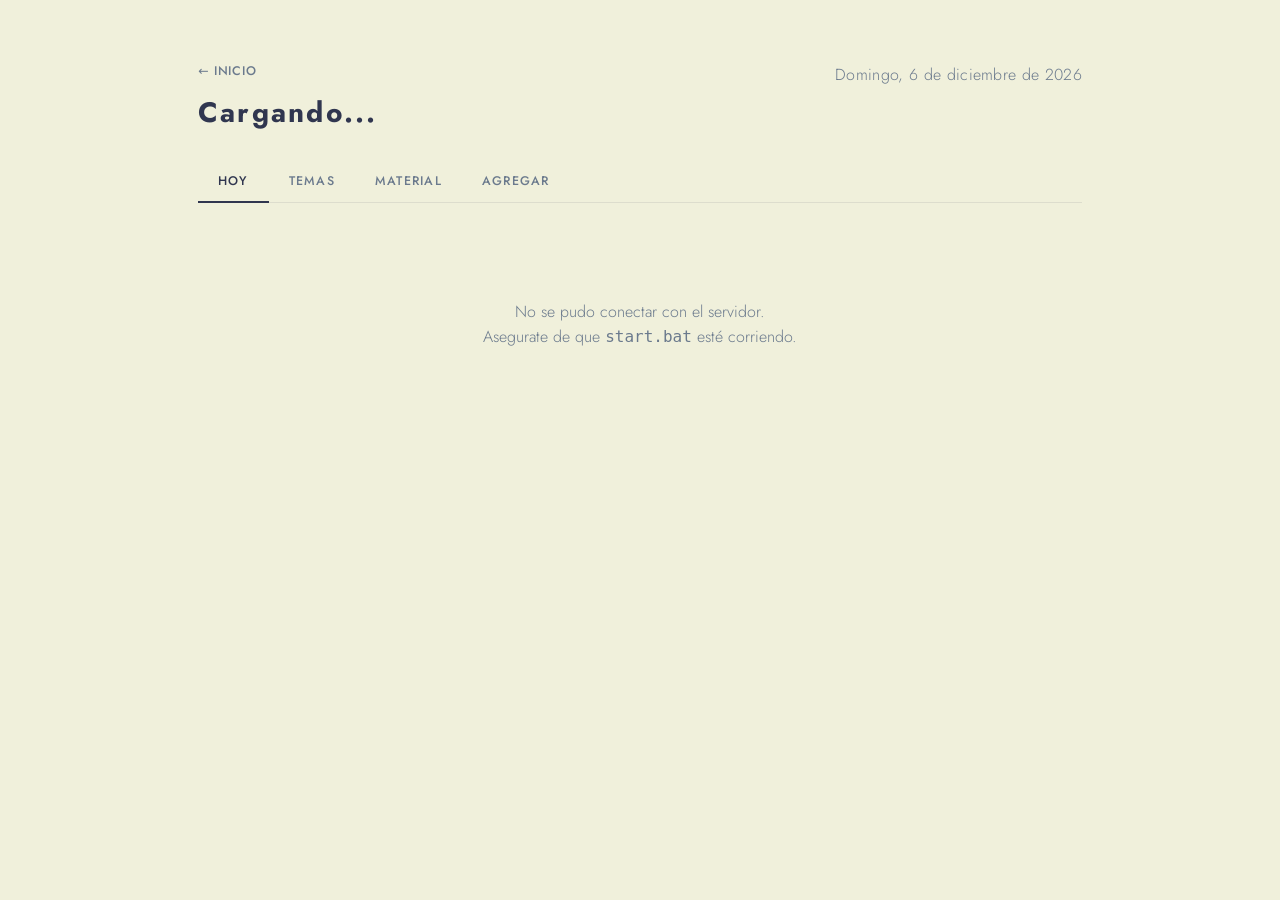
==== dashboard.html @ df81c398 "StudyES inicial" ====
<!DOCTYPE html>
<html lang="es">
<head>
  <meta charset="UTF-8">
  <meta name="viewport" content="width=device-width, initial-scale=1.0">
  <title>Dashboard — StudyES</title>
  <link rel="preconnect" href="https://fonts.googleapis.com">
  <link rel="preconnect" href="https://fonts.gstatic.com" crossorigin>
  <link href="https://fonts.googleapis.com/css2?family=Jost:wght@300;400;500;600;700&display=swap" rel="stylesheet">
  <link rel="stylesheet" href="assets/css/global.css">
  <link rel="stylesheet" href="assets/css/components.css">
</head>
<body>
  <div class="page">
    <header class="dash-header">
      <div class="dash-header-top">
        <a href="index.html" class="back-link">← INICIO</a>
        <p class="site-date" id="dash-fecha"></p>
      </div>
      <h1 class="dash-title" id="dash-titulo">Cargando...</h1>
    </header>

    <nav class="tabs-nav" id="tabs-nav" role="tablist">
      <button class="tab-btn active" data-tab="hoy"      role="tab">HOY</button>
      <button class="tab-btn"        data-tab="temas"    role="tab">TEMAS</button>
      <button class="tab-btn"        data-tab="material" role="tab">MATERIAL</button>
      <button class="tab-btn"        data-tab="agregar"  role="tab">AGREGAR</button>
    </nav>

    <div id="panel-hoy"      class="tab-panel active"></div>
    <div id="panel-temas"    class="tab-panel"></div>
    <div id="panel-material" class="tab-panel"><p class="material-loading">Cargando archivos...</p></div>
    <div id="panel-agregar"  class="tab-panel"></div>
  </div>

  <script src="scripts/storage.js"></script>
  <script src="scripts/srs.js"></script>
  <script src="scripts/plan.js"></script>
  <script>
    // ── Estado global ───────────────────────────────────────────────
    const params     = new URLSearchParams(window.location.search);
    const materiaId  = params.get('materia') || 'micro2';
    let   materia    = null;
    let   cards      = [];
    let   materialCargado = false;
    // ── Estado guías ────────────────────────────────────────────────
    let   guiasData       = null;
    let   openGuias       = new Set();
    let   formAbiertoGuia = null;

    // ── Helpers ─────────────────────────────────────────────────────
    function hexToRgba(hex, alpha) {
      const r = parseInt(hex.slice(1, 3), 16);
      const g = parseInt(hex.slice(3, 5), 16);
      const b = parseInt(hex.slice(5, 7), 16);
      return `rgba(${r},${g},${b},${alpha})`;
    }

    function truncar(str, max) {
      return str.length > max ? str.slice(0, max - 1) + '…' : str;
    }

    // ── Tabs ────────────────────────────────────────────────────────
    function initTabs() {
      document.querySelectorAll('.tab-btn').forEach(btn => {
        btn.addEventListener('click', () => {
          document.querySelectorAll('.tab-btn').forEach(b => b.classList.remove('active'));
          document.querySelectorAll('.tab-panel').forEach(p => p.classList.remove('active'));
          btn.classList.add('active');
          document.getElementById(`panel-${btn.dataset.tab}`).classList.add('active');

          if (btn.dataset.tab === 'material' && !materialCargado) {
            materialCargado = true;
            renderMaterial();
          }
        });
      });
    }

    // ── Tab HOY ─────────────────────────────────────────────────────
    function renderHoy() {
      const due = Plan.seleccionarHoy(cards);

      if (due.length === 0) {
        document.getElementById('panel-hoy').innerHTML =
          `<p class="hoy-empty">Estás al día ✓ — volvé mañana</p>`;
        return;
      }

      const items = due.map(c => {
        const srs = c.srs || {};
        let estadoClass, estadoLabel;
        if (srs.repetitions > 0) {
          estadoClass = 'estado-repasar'; estadoLabel = 'Repasar';
        } else if (srs.next_review && srs.next_review !== 0) {
          estadoClass = 'estado-debil';   estadoLabel = 'Débil';
        } else {
          estadoClass = 'estado-nueva';   estadoLabel = 'Nueva';
        }
        return `
          <li class="hoy-item">
            <span class="hoy-item-tema">${c.tema || 'Sin tema'}</span>
            <span class="hoy-item-frente">${truncar(c.frente, 60)}</span>
            <span class="hoy-item-estado ${estadoClass}">${estadoLabel}</span>
          </li>`;
      }).join('');

      document.getElementById('panel-hoy').innerHTML = `
        <div class="hoy-header">
          <span class="hoy-count">${due.length} card${due.length !== 1 ? 's' : ''} para repasar hoy</span>
          <a href="flashcards.html?materia=${materiaId}" class="btn-iniciar">INICIAR SESIÓN</a>
        </div>
        <ul class="hoy-list">${items}</ul>`;
    }

    // ── Tab TEMAS ────────────────────────────────────────────────────
    const SVG_ESTADO = {
      sinPracticar: `<svg width="16" height="16" viewBox="0 0 16 16" fill="none" xmlns="http://www.w3.org/2000/svg"><circle cx="8" cy="8" r="6.5" stroke="#ACBAC4" stroke-width="2"/></svg>`,
      debil:        `<svg width="16" height="16" viewBox="0 0 16 16" fill="none" xmlns="http://www.w3.org/2000/svg"><path d="M8 2L14.5 14H1.5Z" fill="#B85C38"/><line x1="8" y1="6.5" x2="8" y2="10" stroke="white" stroke-width="1.5" stroke-linecap="round"/><circle cx="8" cy="12" r="0.85" fill="white"/></svg>`,
      progreso:     `<svg width="16" height="16" viewBox="0 0 16 16" fill="none" xmlns="http://www.w3.org/2000/svg"><circle cx="8" cy="8" r="7.5" stroke="#8B7355" stroke-width="1"/><path d="M8 0.5A7.5 7.5 0 0 0 8 15.5Z" fill="#8B7355"/></svg>`,
      dominado:     `<svg width="16" height="16" viewBox="0 0 16 16" fill="none" xmlns="http://www.w3.org/2000/svg"><circle cx="8" cy="8" r="8" fill="#5C7A5E"/><path d="M4.5 8.5L7 11L11.5 5.5" stroke="white" stroke-width="1.8" stroke-linecap="round" stroke-linejoin="round"/></svg>`,
    };

    function temaEstado(tCards) {
      const sinPracticar = tCards.every(c => !(c.srs?.repetitions) && (!c.srs?.next_review || c.srs.next_review === 0));
      if (sinPracticar)
        return { icono: SVG_ESTADO.sinPracticar, label: 'Sin practicar', color: '#9EA8B8' };

      const hayDebil = tCards.some(c => !(c.srs?.repetitions) && c.srs?.next_review && c.srs.next_review !== 0);
      if (hayDebil)
        return { icono: SVG_ESTADO.debil, label: 'Débil', color: '#C0604A' };

      const hayProgreso = tCards.some(c => (c.srs?.repetitions || 0) >= 1 && (c.srs?.repetitions || 0) < 3);
      if (hayProgreso)
        return { icono: SVG_ESTADO.progreso, label: 'En progreso', color: '#C9A84C' };

      return { icono: SVG_ESTADO.dominado, label: 'Dominado', color: '#5C7A5E' };
    }

    function renderTemas() {
      const mapa = {};
      cards.forEach(c => {
        const t = c.tema || 'Sin tema';
        if (!mapa[t]) mapa[t] = [];
        mapa[t].push(c);
      });

      if (Object.keys(mapa).length === 0) {
        document.getElementById('panel-temas').innerHTML =
          `<p class="empty-state">Todavía no hay tarjetas cargadas.</p>`;
        return;
      }

      const items = Object.entries(mapa).map(([tema, tCards]) => {
        const { icono, label, color } = temaEstado(tCards);
        const bg = hexToRgba(color, 0.10);
        return `
          <li class="tema-item">
            <span class="tema-icono">${icono}</span>
            <span class="tema-nombre">${tema}</span>
            <span class="tema-total">${tCards.length} card${tCards.length !== 1 ? 's' : ''}</span>
            <span class="tema-estado-badge" style="color:${color};background:${bg}">${label}</span>
          </li>`;
      }).join('');

      document.getElementById('panel-temas').innerHTML =
        `<ul class="temas-list">${items}</ul>`;
    }

    // ── Tab MATERIAL ─────────────────────────────────────────────────
    const SUBCARPETA_LABELS = {
      'Teoria':        'Teoría',
      'Ejercicios':    'Ejercicios',
      'Resumenes':     'Resúmenes',
      'Examenes':      'Exámenes',
      'Presentaciones':'Presentaciones',
      'Mapas_Mentales':'Mapas Mentales',
    };

    function tipoTag(tipo) {
      const t = tipo.toLowerCase();
      if (t === 'pdf')                       return `<span class="mat-emoji">📄</span>`;
      if (t === 'docx' || t === 'doc')       return `<span class="mat-emoji">📝</span>`;
      if (t === 'pptx' || t === 'ppt')       return `<span class="mat-emoji">📊</span>`;
      if (t === 'html')                      return `<span class="mat-emoji">🗺</span>`;
      if (t === 'xlsx' || t === 'xls')       return `<span class="mat-emoji">📊</span>`;
      return `<span class="mat-emoji">📎</span>`;
    }

    function grupoHTML(titulo, archivos) {
      const items = archivos.map(f => `
        <li class="material-item">
          ${tipoTag(f.tipo)}
          <span class="mat-nombre" title="${f.nombre}">${f.nombre}</span>
          <a href="${f.url}" target="_blank" rel="noopener" class="btn-abrir">ABRIR</a>
        </li>`).join('');
      return `
        <div class="material-grupo">
          <h3 class="material-grupo-titulo">${titulo}</h3>
          <ul class="material-list">${items}</ul>
        </div>`;
    }

    async function renderMaterial() {
      const panel = document.getElementById('panel-material');
      try {
        const res  = await fetch(`/api/material/${encodeURIComponent(materia.carpeta_material)}`);
        const data = await res.json();

        const hayGrupos = Object.keys(data.grupos || {}).length > 0;
        const haySueltos = (data.sin_subcarpeta || []).length > 0;

        if (!hayGrupos && !haySueltos) {
          panel.innerHTML = `<p class="material-empty">Todavía no hay archivos en esta carpeta.</p>`;
          return;
        }

        let html = '';
        for (const [sub, archivos] of Object.entries(data.grupos || {})) {
          html += grupoHTML(SUBCARPETA_LABELS[sub] || sub, archivos);
        }
        if (haySueltos) {
          html += grupoHTML('Otros', data.sin_subcarpeta);
        }
        panel.innerHTML = html;
      } catch (err) {
        panel.innerHTML = `<p class="material-empty">No se pudo cargar el material.<br>
          Verificá que el servidor esté corriendo.</p>`;
      }
    }

    // ── Tab AGREGAR ──────────────────────────────────────────────────
    function renderAgregar() {
      document.getElementById('panel-agregar').innerHTML = `
        <div class="agregar-form">
          <form id="form-agregar" novalidate autocomplete="off">
            <div class="form-group">
              <label class="form-label" for="f-tema">Tema</label>
              <input class="form-input" type="text" id="f-tema"
                placeholder="ej. Teoría de Juegos">
            </div>
            <div class="form-group">
              <label class="form-label" for="f-frente">
                Frente <span class="form-req">*</span>
              </label>
              <textarea class="form-textarea" id="f-frente" rows="3"
                placeholder="Pregunta o concepto a recordar"></textarea>
            </div>
            <div class="form-group">
              <label class="form-label" for="f-dorso">
                Dorso <span class="form-req">*</span>
              </label>
              <textarea class="form-textarea" id="f-dorso" rows="3"
                placeholder="Respuesta o explicación"></textarea>
            </div>
            <div class="form-group">
              <label class="form-label" for="f-tags">Tags</label>
              <input class="form-input" type="text" id="f-tags"
                placeholder="ej. parcial, teoria, importante">
              <p class="form-hint">Separados por coma — opcional</p>
            </div>
            <button class="btn-agregar" type="submit">AGREGAR CARD</button>
            <p class="form-feedback" id="form-feedback"></p>
          </form>
        </div>`;

      document.getElementById('form-agregar').addEventListener('submit', async (e) => {
        e.preventDefault();
        const frente   = document.getElementById('f-frente').value.trim();
        const dorso    = document.getElementById('f-dorso').value.trim();
        const tema     = document.getElementById('f-tema').value.trim();
        const tagsRaw  = document.getElementById('f-tags').value.trim();
        const feedback = document.getElementById('form-feedback');

        if (!frente || !dorso) {
          feedback.textContent = 'El frente y el dorso son obligatorios.';
          feedback.className   = 'form-feedback error';
          return;
        }

        const tags    = tagsRaw ? tagsRaw.split(',').map(t => t.trim()).filter(Boolean) : [];
        const newCard = {
          id:      `${materiaId}_${Date.now()}`,
          tema,
          frente,
          reverso: dorso,
          tags,
          srs: {
            easiness_factor: 2.5,
            interval:        1,
            repetitions:     0,
            next_review:     0,
          },
        };

        try {
          const updated = [...cards, newCard];
          await Storage.save(`flashcards/${materiaId}.json`, updated);
          cards = updated;

          feedback.textContent = '✓ Card agregada. Aparecerá en tu sesión de hoy.';
          feedback.className   = 'form-feedback';
          e.target.reset();

          // refrescar tab HOY si está activo
          if (document.querySelector('.tab-btn[data-tab="hoy"]').classList.contains('active')) {
            renderHoy();
          }
        } catch (err) {
          feedback.textContent = 'Error al guardar. Verificá que el servidor esté corriendo.';
          feedback.className   = 'form-feedback error';
        }
      });
    }

    // ── Tab GUÍA PRÁCTICA ────────────────────────────────────────────
    async function cargarGuias() {
      try {
        guiasData = await Storage.load(`guias/${materiaId}.json`);
      } catch (_) {
        guiasData = { guias: [] };
      }
    }

    function insertarTabGuias() {
      // insertar botón entre TEMAS y MATERIAL
      const temasBtn = document.querySelector('.tab-btn[data-tab="temas"]');
      const btn = document.createElement('button');
      btn.className = 'tab-btn';
      btn.dataset.tab = 'guias';
      btn.setAttribute('role', 'tab');
      btn.textContent = 'GUÍA PRÁCTICA';
      temasBtn.insertAdjacentElement('afterend', btn);
      // insertar panel después de panel-temas
      const temasPanel = document.getElementById('panel-temas');
      const panel = document.createElement('div');
      panel.id = 'panel-guias';
      panel.className = 'tab-panel';
      temasPanel.insertAdjacentElement('afterend', panel);
    }

    function renderGuias() {
      const panel = document.getElementById('panel-guias');
      if (!panel || !guiasData) return;
      panel.innerHTML = guiasData.guias.map(g => renderGuia(g)).join('');
    }

    function renderGuia(g) {
      const total  = g.ejercicios.length;
      const hechos = g.ejercicios.filter(e => e.hecho).length;
      const pct    = total > 0 ? Math.round((hechos / total) * 100) : 0;
      const isOpen = openGuias.has(g.id);

      const listaHTML = total > 0
        ? `<ul class="ejercicios-list">${g.ejercicios.map(e => renderEjercicio(g.id, e)).join('')}</ul>`
        : `<p class="ejercicios-empty">Sin ejercicios críticos agregados.</p>`;

      const addHTML = formAbiertoGuia === g.id
        ? `<div class="form-agregar-ej">
             <input class="form-input" type="text" id="nuevo-nombre-${g.id}" placeholder="Nombre del ejercicio">
             <input class="form-input" type="text" id="nuevo-nota-${g.id}" placeholder="Nota (opcional)" style="margin-top:0.4rem">
             <div style="display:flex;gap:0.5rem;margin-top:0.6rem">
               <button class="btn-agregar" style="font-size:0.72rem;padding:0.4rem 1rem"
                       onclick="guardarNuevoEjercicio('${g.id}')">GUARDAR</button>
               <button class="btn-cancel-ej" onclick="cancelarAgregar('${g.id}')">CANCELAR</button>
             </div>
           </div>`
        : `<button class="btn-agregar-ej" onclick="mostrarFormAgregar('${g.id}')">+ Agregar ejercicio crítico</button>`;

      return `
        <div class="guia-item">
          <div class="guia-header" onclick="toggleGuia('${g.id}')">
            <div class="guia-header-left">
              <span class="guia-chevron ${isOpen ? 'open' : ''}">▶</span>
              <span class="guia-nombre">${g.nombre.toUpperCase()}</span>
            </div>
            <span class="guia-counter">${hechos}/${total}</span>
          </div>
          <div class="guia-progress-bar">
            <div class="guia-progress-fill" style="width:${pct}%"></div>
          </div>
          <div class="guia-body" style="display:${isOpen ? 'block' : 'none'}">
            ${listaHTML}
            ${addHTML}
          </div>
        </div>`;
    }

    function renderEjercicio(guiaId, ej) {
      const doneClass = ej.hecho ? 'done' : '';
      const notaHTML  = ej.nota
        ? `<span class="ejercicio-nota" onclick="editarNota('${guiaId}','${ej.id}',this)">${ej.nota}</span>`
        : `<span class="ejercicio-nota placeholder" onclick="editarNota('${guiaId}','${ej.id}',this)">Agregar nota...</span>`;
      return `
        <li class="ejercicio-item" id="ej-${ej.id}">
          <input type="checkbox" class="ejercicio-check" ${ej.hecho ? 'checked' : ''}
                 onchange="toggleEjercicio('${guiaId}','${ej.id}',this.checked)">
          <span class="ejercicio-nombre ${doneClass}">${ej.nombre}</span>
          ${notaHTML}
          <button class="btn-eliminar-ej" onclick="eliminarEjercicio('${guiaId}','${ej.id}')">×</button>
        </li>`;
    }

    // ── Acciones sobre guías ─────────────────────────────────────────
    function toggleGuia(guiaId) {
      if (openGuias.has(guiaId)) openGuias.delete(guiaId);
      else                       openGuias.add(guiaId);
      renderGuias();
      if (formAbiertoGuia === guiaId && !openGuias.has(guiaId)) {
        formAbiertoGuia = null;
      }
      // re-focus the add-form input if was open
      if (formAbiertoGuia === guiaId) {
        setTimeout(() => document.getElementById(`nuevo-nombre-${guiaId}`)?.focus(), 0);
      }
    }

    function toggleEjercicio(guiaId, ejId, checked) {
      const guia = guiasData.guias.find(g => g.id === guiaId);
      const ej   = guia?.ejercicios.find(e => e.id === ejId);
      if (!ej) return;
      ej.hecho = checked;
      Storage.save(`guias/${materiaId}.json`, guiasData).catch(console.error);
      renderGuias();
    }

    function eliminarEjercicio(guiaId, ejId) {
      const guia = guiasData.guias.find(g => g.id === guiaId);
      if (!guia) return;
      guia.ejercicios = guia.ejercicios.filter(e => e.id !== ejId);
      Storage.save(`guias/${materiaId}.json`, guiasData).catch(console.error);
      renderGuias();
    }

    function editarNota(guiaId, ejId, el) {
      const current = el.classList.contains('placeholder') ? '' : el.textContent;
      const input   = document.createElement('input');
      input.type        = 'text';
      input.value       = current;
      input.className   = 'ejercicio-nota-input';
      input.placeholder = 'Agregar nota...';
      el.replaceWith(input);
      input.focus();

      function guardar() {
        const guia = guiasData.guias.find(g => g.id === guiaId);
        const ej   = guia?.ejercicios.find(e => e.id === ejId);
        if (ej) ej.nota = input.value.trim();
        Storage.save(`guias/${materiaId}.json`, guiasData).catch(console.error);
        renderGuias();
      }
      input.addEventListener('blur', guardar);
      input.addEventListener('keydown', e => {
        if (e.key === 'Enter')  input.blur();
        if (e.key === 'Escape') renderGuias();
      });
    }

    function mostrarFormAgregar(guiaId) {
      formAbiertoGuia = guiaId;
      if (!openGuias.has(guiaId)) openGuias.add(guiaId);
      renderGuias();
      setTimeout(() => document.getElementById(`nuevo-nombre-${guiaId}`)?.focus(), 0);
    }

    function cancelarAgregar(guiaId) {
      formAbiertoGuia = null;
      renderGuias();
    }

    function guardarNuevoEjercicio(guiaId) {
      const nombreInput = document.getElementById(`nuevo-nombre-${guiaId}`);
      const notaInput   = document.getElementById(`nuevo-nota-${guiaId}`);
      const nombre = nombreInput?.value.trim();
      if (!nombre) { nombreInput?.focus(); return; }

      const guia = guiasData.guias.find(g => g.id === guiaId);
      if (!guia) return;

      guia.ejercicios.push({
        id:     `${guiaId}_${Date.now()}`,
        nombre,
        hecho:  false,
        nota:   notaInput?.value.trim() || '',
      });

      formAbiertoGuia = null;
      Storage.save(`guias/${materiaId}.json`, guiasData).catch(console.error);
      renderGuias();
    }

    // ── Init ─────────────────────────────────────────────────────────
    async function init() {
      // fecha
      const fechaStr = new Date().toLocaleDateString('es-AR', {
        weekday: 'long', day: 'numeric', month: 'long', year: 'numeric',
      });
      document.getElementById('dash-fecha').textContent =
        fechaStr.charAt(0).toUpperCase() + fechaStr.slice(1);

      try {
        const { materias } = await Storage.load('materias.json');
        materia = materias.find(m => m.id === materiaId);

        if (!materia) {
          document.body.innerHTML =
            `<p style="padding:2rem;font-family:Jost,sans-serif;color:#C0604A">
               Materia no encontrada: <strong>${materiaId}</strong>
             </p>`;
          return;
        }

        cards = await Storage.load(`flashcards/${materiaId}.json`).catch(() => []);

        // aplicar color de materia a toda la página
        document.body.style.setProperty('--c', materia.color);
        document.body.style.setProperty('--g', hexToRgba(materia.color, 0.15));

        document.getElementById('dash-titulo').textContent = materia.nombre.toUpperCase();
        document.title = `${materia.nombre} — StudyES`;

        if (materia.tiene_guias) {
          await cargarGuias();
          insertarTabGuias();
        }
        initTabs();
        renderHoy();
        renderTemas();
        if (materia.tiene_guias) renderGuias();
        renderAgregar();

        // activar tab desde URL (?tab=temas, etc.)
        const tabParam = params.get('tab');
        if (tabParam) {
          const btn = document.querySelector(`.tab-btn[data-tab="${tabParam}"]`);
          if (btn) btn.click();
        }

      } catch (err) {
        document.getElementById('panel-hoy').innerHTML =
          `<p class="empty-state">No se pudo conectar con el servidor.<br>
           Asegurate de que <code>start.bat</code> esté corriendo.</p>`;
        console.error(err);
      }
    }

    init();
  </script>
</body>
</html>
---- assets/css/global.css ----
/* StudyES — sistema de diseño global */

*, *::before, *::after {
  box-sizing: border-box;
  margin: 0;
  padding: 0;
}

:root {
  --bg:          #F0F0DB;
  --surface:     #FAFAF2;
  --text:        #30364F;
  --muted:       #6B7A8D;
  --ok:          #5C7A5E;
  --border:      rgba(48, 54, 79, 0.10);
  --shadow:      0 2px 12px rgba(48, 54, 79, 0.10);
  --radius-card: 8px;
  --radius-btn:  4px;
}

html {
  -webkit-text-size-adjust: 100%;
}

body {
  font-family: 'Jost', system-ui, -apple-system, sans-serif;
  font-weight: 400;
  background: var(--bg);
  color: var(--text);
  line-height: 1.6;
  min-height: 100vh;
}

a {
  color: inherit;
  text-decoration: none;
}

.page {
  max-width: 940px;
  margin: 0 auto;
  padding: 3.5rem 1.75rem 5rem;
}
---- assets/css/components.css ----
/* StudyES — componentes */

/* ── Header ──────────────────────────────────── */
.site-header {
  margin-bottom: 3rem;
}

.site-title {
  font-size: 3rem;
  font-weight: 700;
  color: var(--text);
  letter-spacing: 0.15em;
  line-height: 1.1;
}

.site-date {
  margin-top: 0.4rem;
  font-size: 1rem;
  font-weight: 300;
  color: var(--muted);
  letter-spacing: 0.02em;
}

/* ── Grid de materias ────────────────────────── */
.materia-grid {
  display: grid;
  grid-template-columns: repeat(auto-fill, minmax(400px, 1fr));
  gap: 1.5rem;
}

@media (max-width: 500px) {
  .materia-grid {
    grid-template-columns: 1fr;
  }
}

/* ── Card ────────────────────────────────────── */
.materia-card {
  background: var(--surface);
  border-radius: var(--radius-card);
  border-left: 3px solid var(--c, #30364F);
  box-shadow: var(--shadow);
  padding: 1.5rem 1.5rem 1.25rem;
  display: flex;
  flex-direction: column;
  gap: 0.9rem;
  transition: box-shadow 200ms ease, transform 200ms ease;
}

.materia-card:hover {
  box-shadow: 0 8px 28px var(--g, rgba(48,54,79,0.15)), var(--shadow);
  transform: translateY(-1px);
}

/* ── Card top (nombre + badge) ───────────────── */
.card-top {
  display: flex;
  align-items: center;
  justify-content: space-between;
  gap: 1rem;
  flex-wrap: wrap;
}

.card-nombre {
  font-size: 0.85rem;
  font-weight: 600;
  letter-spacing: 0.1em;
  color: var(--c, #30364F);
}

/* ── Badges ──────────────────────────────────── */
.badge {
  display: inline-block;
  padding: 0.2rem 0.65rem;
  border-radius: 20px;
  font-size: 0.75rem;
  font-weight: 500;
  white-space: nowrap;
  border: 1px solid transparent;
}

.badge-ok {
  background: rgba(92, 122, 94, 0.10);
  color: var(--ok);
  border-color: rgba(92, 122, 94, 0.25);
}

/* badge-due gets inline style for materia color */
.badge-due {
  font-weight: 600;
}

/* ── Descripción ─────────────────────────────── */
.card-desc {
  font-size: 0.875rem;
  font-weight: 400;
  color: var(--muted);
  line-height: 1.5;
}

/* ── Barra de progreso ───────────────────────── */
.card-progress {
  display: flex;
  flex-direction: column;
  gap: 0.35rem;
}

.progress-track {
  height: 5px;
  background: var(--border);
  border-radius: 99px;
  overflow: hidden;
}

.progress-fill {
  height: 100%;
  border-radius: 99px;
  transition: width 0.4s ease;
}

.progress-label {
  font-size: 0.75rem;
  font-weight: 400;
  color: var(--muted);
}

/* ── Card bottom (racha + botón) ─────────────── */
.card-bottom {
  display: flex;
  align-items: center;
  justify-content: space-between;
  gap: 1rem;
  margin-top: 0.25rem;
}

.card-racha {
  font-size: 0.8rem;
  font-weight: 400;
  color: var(--muted);
}

/* ── Botón ESTUDIAR HOY ──────────────────────── */
.btn-estudiar {
  display: inline-block;
  padding: 0.4rem 1.1rem;
  background: var(--c, #30364F);
  color: #fff;
  font-family: 'Jost', sans-serif;
  font-size: 0.75rem;
  font-weight: 600;
  letter-spacing: 0.08em;
  border-radius: var(--radius-btn);
  border: none;
  cursor: pointer;
  transition: opacity 150ms ease;
}

.btn-estudiar:hover {
  opacity: 0.85;
}

/* ── Estado vacío ────────────────────────────── */
.empty-state {
  text-align: center;
  padding: 4rem 2rem;
  color: var(--muted);
  font-weight: 300;
  font-size: 1rem;
}

/* ════════════════════════════════════════════════
   DASHBOARD
   ════════════════════════════════════════════════ */

/* ── Header del dashboard ────────────────────── */
.dash-header {
  margin-bottom: 2rem;
}

.dash-header-top {
  display: flex;
  justify-content: space-between;
  align-items: center;
  margin-bottom: 0.6rem;
}

.back-link {
  font-size: 0.78rem;
  font-weight: 500;
  letter-spacing: 0.06em;
  color: var(--muted);
  transition: color 150ms;
}
.back-link:hover { color: var(--text); }

.dash-title {
  font-size: 1.75rem;
  font-weight: 700;
  letter-spacing: 0.08em;
  color: var(--c, #30364F);
  line-height: 1.1;
}

/* ── Tabs ────────────────────────────────────── */
.tabs-nav {
  display: flex;
  border-bottom: 1px solid var(--border);
  margin-bottom: 2rem;
  gap: 0;
}

.tab-btn {
  background: none;
  border: none;
  border-bottom: 2px solid transparent;
  padding: 0.7rem 1.25rem;
  font-family: 'Jost', sans-serif;
  font-size: 0.78rem;
  font-weight: 500;
  letter-spacing: 0.1em;
  color: var(--muted);
  cursor: pointer;
  margin-bottom: -1px;
  transition: color 150ms, border-color 150ms;
}
.tab-btn:hover { color: var(--text); }
.tab-btn.active {
  color: var(--c, #30364F);
  border-bottom-color: var(--c, #30364F);
}

/* ── Paneles de tabs ─────────────────────────── */
.tab-panel          { display: none; }
.tab-panel.active   { display: block; }

/* ── Tab HOY ─────────────────────────────────── */
.hoy-empty {
  text-align: center;
  padding: 3.5rem 2rem;
  color: var(--ok);
  font-size: 1rem;
  font-weight: 300;
}

.hoy-header {
  display: flex;
  justify-content: space-between;
  align-items: center;
  margin-bottom: 1.25rem;
  flex-wrap: wrap;
  gap: 0.75rem;
}

.hoy-count {
  font-size: 0.85rem;
  color: var(--muted);
  font-weight: 400;
}

.btn-iniciar {
  display: inline-block;
  padding: 0.5rem 1.5rem;
  background: var(--c, #30364F);
  color: #fff;
  font-family: 'Jost', sans-serif;
  font-size: 0.78rem;
  font-weight: 600;
  letter-spacing: 0.08em;
  border-radius: var(--radius-btn);
  transition: opacity 150ms;
}
.btn-iniciar:hover { opacity: 0.85; }

.hoy-list {
  list-style: none;
  display: flex;
  flex-direction: column;
  gap: 0.5rem;
}

.hoy-item {
  background: var(--surface);
  border-radius: var(--radius-card);
  border-left: 3px solid var(--c, #30364F);
  padding: 0.85rem 1rem;
  display: grid;
  grid-template-columns: 150px 1fr auto;
  align-items: center;
  gap: 0.75rem;
  box-shadow: var(--shadow);
}

.hoy-item-tema {
  font-size: 0.7rem;
  font-weight: 600;
  letter-spacing: 0.07em;
  color: var(--c, #30364F);
  text-transform: uppercase;
  overflow: hidden;
  text-overflow: ellipsis;
  white-space: nowrap;
}

.hoy-item-frente {
  font-size: 0.875rem;
  color: var(--text);
  overflow: hidden;
  text-overflow: ellipsis;
  white-space: nowrap;
}

.hoy-item-estado {
  font-size: 0.72rem;
  font-weight: 600;
  letter-spacing: 0.04em;
  padding: 0.15rem 0.5rem;
  border-radius: 4px;
  white-space: nowrap;
}
.estado-nueva    { background: rgba(158,168,184,0.15); color: #9EA8B8; }
.estado-repasar  { background: rgba(var(--c-vals, 48,54,79), 0.08); color: var(--c, #30364F); }
.estado-debil    { background: rgba(192,96,74,0.12); color: #C0604A; }

/* ── Tab TEMAS ───────────────────────────────── */
.temas-list {
  list-style: none;
  display: flex;
  flex-direction: column;
  gap: 0.5rem;
}

.tema-item {
  background: var(--surface);
  border-radius: var(--radius-card);
  padding: 1rem 1.25rem;
  display: flex;
  align-items: center;
  gap: 0.75rem;
  box-shadow: var(--shadow);
}

.tema-icono {
  font-size: 1rem;
  width: 1.2rem;
  text-align: center;
  flex-shrink: 0;
}

.tema-nombre {
  flex: 1;
  font-size: 0.875rem;
  font-weight: 500;
  color: var(--text);
}

.tema-total {
  font-size: 0.75rem;
  color: var(--muted);
  margin-right: 0.5rem;
}

.tema-estado-badge {
  font-size: 0.7rem;
  font-weight: 600;
  letter-spacing: 0.04em;
  padding: 0.2rem 0.55rem;
  border-radius: 4px;
}

/* ── Tab MATERIAL ────────────────────────────── */
.material-empty {
  text-align: center;
  padding: 3.5rem 2rem;
  color: var(--muted);
  font-weight: 300;
}

.material-loading {
  color: var(--muted);
  font-size: 0.875rem;
  font-weight: 300;
  padding: 1rem 0;
}

.material-grupo {
  margin-bottom: 2rem;
}

.material-grupo-titulo {
  font-size: 0.72rem;
  font-weight: 600;
  letter-spacing: 0.1em;
  color: var(--muted);
  text-transform: uppercase;
  padding-bottom: 0.5rem;
  border-bottom: 1px solid var(--border);
  margin-bottom: 0.75rem;
}

.material-list {
  list-style: none;
  display: flex;
  flex-direction: column;
  gap: 0.4rem;
}

.material-item {
  background: var(--surface);
  border-radius: var(--radius-card);
  padding: 0.7rem 1rem;
  display: flex;
  align-items: center;
  gap: 0.75rem;
  box-shadow: var(--shadow);
}

.mat-tipo {
  font-size: 0.68rem;
  font-weight: 700;
  letter-spacing: 0.04em;
  padding: 0.15rem 0.4rem;
  border-radius: 3px;
  min-width: 40px;
  text-align: center;
  flex-shrink: 0;
}
.mat-tipo.pdf  { background: #FDECEA; color: #C0604A; }
.mat-tipo.docx,
.mat-tipo.doc  { background: #E8F0FE; color: #1967D2; }
.mat-tipo.pptx,
.mat-tipo.ppt  { background: #FEF3E2; color: #C07820; }
.mat-tipo.xlsx { background: #E6F4EA; color: #2E7D32; }
.mat-tipo.otro { background: var(--border); color: var(--muted); }

.mat-nombre {
  flex: 1;
  font-size: 0.875rem;
  color: var(--text);
  overflow: hidden;
  text-overflow: ellipsis;
  white-space: nowrap;
}

.btn-abrir {
  font-family: 'Jost', sans-serif;
  font-size: 0.7rem;
  font-weight: 600;
  letter-spacing: 0.06em;
  color: var(--c, #30364F);
  background: none;
  border: 1px solid var(--c, #30364F);
  border-radius: var(--radius-btn);
  padding: 0.25rem 0.65rem;
  cursor: pointer;
  text-decoration: none;
  transition: background 150ms, color 150ms;
  white-space: nowrap;
  flex-shrink: 0;
}
.btn-abrir:hover {
  background: var(--c, #30364F);
  color: #fff;
}

/* ── Tab AGREGAR ─────────────────────────────── */
.agregar-form {
  background: var(--surface);
  border-radius: var(--radius-card);
  padding: 1.75rem;
  box-shadow: var(--shadow);
  max-width: 560px;
}

.form-group { margin-bottom: 1.25rem; }

.form-label {
  display: block;
  font-size: 0.72rem;
  font-weight: 600;
  letter-spacing: 0.08em;
  color: var(--muted);
  text-transform: uppercase;
  margin-bottom: 0.4rem;
}

.form-req { color: #C0604A; }

.form-input,
.form-textarea {
  width: 100%;
  font-family: 'Jost', sans-serif;
  font-size: 0.9rem;
  font-weight: 400;
  color: var(--text);
  background: var(--bg);
  border: 1px solid var(--border);
  border-radius: var(--radius-btn);
  padding: 0.6rem 0.75rem;
  outline: none;
  transition: border-color 150ms;
  resize: vertical;
  line-height: 1.5;
}
.form-input:focus,
.form-textarea:focus {
  border-color: var(--c, #30364F);
}
.form-textarea { min-height: 80px; }

.form-hint {
  font-size: 0.73rem;
  color: var(--muted);
  margin-top: 0.25rem;
}

.btn-agregar {
  display: inline-block;
  padding: 0.6rem 1.75rem;
  background: var(--c, #30364F);
  color: #fff;
  font-family: 'Jost', sans-serif;
  font-size: 0.78rem;
  font-weight: 600;
  letter-spacing: 0.08em;
  border: none;
  border-radius: var(--radius-btn);
  cursor: pointer;
  transition: opacity 150ms;
}
.btn-agregar:hover { opacity: 0.85; }

.form-feedback {
  margin-top: 0.85rem;
  font-size: 0.875rem;
  font-weight: 500;
  color: var(--ok);
  min-height: 1.4rem;
}
.form-feedback.error { color: #C0604A; }

/* ════════════════════════════════════════════════
   SESIÓN DE FLASHCARDS
   ════════════════════════════════════════════════ */

/* ── Progreso de sesión ──────────────────────── */
.session-header {
  margin-bottom: 2rem;
}

.session-progress-info {
  display: flex;
  justify-content: space-between;
  align-items: center;
  margin-bottom: 0.5rem;
}

.progress-text {
  font-size: 0.85rem;
  font-weight: 500;
  color: var(--muted);
}

.progress-materia {
  font-size: 0.75rem;
  font-weight: 600;
  letter-spacing: 0.08em;
  color: var(--c, #30364F);
}

.session-progress-track {
  height: 4px;
  background: var(--border);
  border-radius: 99px;
  overflow: hidden;
}

.session-progress-fill {
  height: 100%;
  background: var(--c, #30364F);
  border-radius: 99px;
  transition: width 0.35s ease;
}

/* ── Card flip ───────────────────────────────── */
.card-scene {
  perspective: 1000px;
  max-width: 600px;
  margin: 0 auto 1.75rem;
  cursor: pointer;
  user-select: none;
  height: 340px;
}

.card-inner {
  position: relative;
  width: 100%;
  height: 100%;
  transform-style: preserve-3d;
  transition: transform 0.4s ease;
}

.card-inner.flipped {
  transform: rotateY(180deg);
}

.card-face {
  position: absolute;
  inset: 0;
  backface-visibility: hidden;
  -webkit-backface-visibility: hidden;
  border-radius: 12px;
  display: flex;
  flex-direction: column;
  align-items: center;
  justify-content: center;
  padding: 2rem 2.5rem;
  box-shadow: 0 4px 20px rgba(48, 54, 79, 0.12);
  text-align: center;
  overflow-y: auto;
}

.card-front {
  background: #E1D9BC;
  gap: 1rem;
}

.card-back {
  background: #FAFAF2;
  transform: rotateY(180deg);
  justify-content: flex-start;
  padding-top: 1.75rem;
  gap: 1rem;
  text-align: left;
  align-items: flex-start;
}

.card-tema-label {
  font-size: 0.72rem;
  font-weight: 500;
  letter-spacing: 0.15em;
  color: #6B7A8D;
  text-transform: uppercase;
  flex-shrink: 0;
}

.card-frente-text {
  font-size: 1.5rem;
  font-weight: 600;
  color: #30364F;
  line-height: 1.35;
  flex: 1;
  display: flex;
  align-items: center;
}

.card-hint {
  font-size: 0.75rem;
  color: #ACBAC4;
  flex-shrink: 0;
}

.card-reverso-text {
  font-size: 1.05rem;
  font-weight: 400;
  color: #30364F;
  line-height: 1.65;
  flex: 1;
}

/* ── Botones de calificación ─────────────────── */
.calificacion-btns {
  display: flex;
  gap: 0.75rem;
  max-width: 600px;
  margin: 0 auto;
  opacity: 0;
  transform: translateY(8px);
  transition: opacity 0.3s ease, transform 0.3s ease;
  pointer-events: none;
}

.calificacion-btns.visible {
  opacity: 1;
  transform: translateY(0);
  pointer-events: auto;
}

.btn-cal {
  flex: 1;
  padding: 0.75rem 0.5rem;
  font-family: 'Jost', sans-serif;
  font-size: 0.72rem;
  font-weight: 600;
  letter-spacing: 0.08em;
  text-transform: uppercase;
  color: #fff;
  border: none;
  border-radius: 4px;
  cursor: pointer;
  transition: opacity 150ms, transform 100ms;
}
.btn-cal:hover   { opacity: 0.88; }
.btn-cal:active  { transform: scale(0.97); }
.btn-cal:disabled { opacity: 0.4; cursor: default; }
.btn-cal.mal        { background: #B85C38; }
.btn-cal.dificultad { background: #8B7355; }
.btn-cal.bien       { background: #5C7A5E; }

/* ── Estado vacío sesión ─────────────────────── */
.session-empty {
  text-align: center;
  padding: 4rem 2rem;
}

.session-empty p {
  color: var(--muted);
  font-size: 1rem;
  font-weight: 300;
  margin-bottom: 1.5rem;
}

/* ── Pantalla de resumen ─────────────────────── */
.summary-wrap {
  max-width: 600px;
  margin: 0 auto;
  text-align: center;
}

.summary-titulo {
  font-size: 1.75rem;
  font-weight: 700;
  letter-spacing: 0.08em;
  color: var(--c, #30364F);
  margin-bottom: 2.25rem;
}

.summary-stats {
  display: grid;
  grid-template-columns: repeat(2, 1fr);
  gap: 1rem;
  margin-bottom: 1.5rem;
  text-align: center;
}

.stat-card {
  background: var(--surface);
  border-radius: var(--radius-card);
  padding: 1.25rem 1rem;
  box-shadow: var(--shadow);
}

.stat-value {
  font-size: 2.25rem;
  font-weight: 700;
  line-height: 1;
  margin-bottom: 0.3rem;
}

.stat-label {
  font-size: 0.7rem;
  font-weight: 600;
  letter-spacing: 0.08em;
  color: var(--muted);
  text-transform: uppercase;
}

.proxima-sesion {
  background: var(--surface);
  border-radius: var(--radius-card);
  padding: 1rem 1.5rem;
  box-shadow: var(--shadow);
  font-size: 0.875rem;
  color: var(--muted);
  margin-bottom: 2rem;
}

.proxima-sesion strong {
  color: var(--text);
  font-weight: 600;
}

.summary-btns {
  display: flex;
  gap: 0.75rem;
  justify-content: center;
  flex-wrap: wrap;
}

.btn-summary-sec {
  padding: 0.6rem 1.5rem;
  font-family: 'Jost', sans-serif;
  font-size: 0.78rem;
  font-weight: 600;
  letter-spacing: 0.08em;
  color: var(--c, #30364F);
  background: none;
  border: 1.5px solid var(--c, #30364F);
  border-radius: 4px;
  text-decoration: none;
  transition: background 150ms, color 150ms;
}
.btn-summary-sec:hover {
  background: var(--c, #30364F);
  color: #fff;
}

.btn-summary-pri {
  padding: 0.6rem 1.5rem;
  font-family: 'Jost', sans-serif;
  font-size: 0.78rem;
  font-weight: 600;
  letter-spacing: 0.08em;
  color: #fff;
  background: var(--c, #30364F);
  border: none;
  border-radius: 4px;
  text-decoration: none;
  transition: opacity 150ms;
}
.btn-summary-pri:hover { opacity: 0.85; }

/* ════════════════════════════════════════════════
   CARD INDEX — AJUSTES (parcial + guías)
   ════════════════════════════════════════════════ */

.card-separator {
  border: none;
  border-top: 1px solid var(--border);
  margin: 0;
}

.card-parcial {
  font-size: 0.8rem;
  font-weight: 400;
}

.card-guia-progress {
  display: flex;
  flex-direction: column;
  gap: 0.35rem;
}

/* ════════════════════════════════════════════════
   TAB GUÍA PRÁCTICA
   ════════════════════════════════════════════════ */

.guia-item {
  background: var(--surface);
  border-radius: var(--radius-card);
  box-shadow: var(--shadow);
  margin-bottom: 0.75rem;
  overflow: hidden;
}

.guia-header {
  display: flex;
  align-items: center;
  justify-content: space-between;
  padding: 0.9rem 1.1rem;
  cursor: pointer;
  user-select: none;
  transition: background 120ms;
}
.guia-header:hover { background: rgba(48,54,79,0.04); }

.guia-header-left {
  display: flex;
  align-items: center;
  gap: 0.6rem;
}

.guia-chevron {
  font-size: 0.65rem;
  color: var(--muted);
  transition: transform 200ms ease;
  display: inline-block;
}
.guia-chevron.open { transform: rotate(90deg); }

.guia-nombre {
  font-size: 0.8rem;
  font-weight: 600;
  letter-spacing: 0.08em;
  color: var(--text);
}

.guia-counter {
  font-size: 0.75rem;
  font-weight: 500;
  color: var(--muted);
}

.guia-progress-bar {
  height: 3px;
  background: var(--border);
}

.guia-progress-fill {
  height: 100%;
  background: var(--c, #30364F);
  transition: width 0.35s ease;
}

.guia-body {
  padding: 0.75rem 1.1rem 1rem;
  border-top: 1px solid var(--border);
}

.ejercicios-list {
  list-style: none;
  display: flex;
  flex-direction: column;
  gap: 0.4rem;
  margin-bottom: 0.85rem;
}

.ejercicio-item {
  display: flex;
  align-items: center;
  gap: 0.6rem;
  padding: 0.5rem 0.65rem;
  border-radius: 4px;
  background: var(--bg);
}

.ejercicio-check {
  flex-shrink: 0;
  width: 15px;
  height: 15px;
  cursor: pointer;
  accent-color: var(--c, #30364F);
}

.ejercicio-nombre {
  flex: 1;
  font-size: 0.875rem;
  color: var(--text);
  transition: color 150ms;
}
.ejercicio-nombre.done {
  text-decoration: line-through;
  color: var(--muted);
}

.ejercicio-nota {
  font-size: 0.75rem;
  color: var(--muted);
  font-style: italic;
  cursor: pointer;
  max-width: 200px;
  overflow: hidden;
  text-overflow: ellipsis;
  white-space: nowrap;
  border-bottom: 1px dashed var(--border);
  padding-bottom: 1px;
}
.ejercicio-nota.placeholder { color: #ACBAC4; font-style: italic; }
.ejercicio-nota:hover { color: var(--text); }

.ejercicio-nota-input {
  font-family: 'Jost', sans-serif;
  font-size: 0.75rem;
  color: var(--text);
  background: var(--surface);
  border: 1px solid var(--c, #30364F);
  border-radius: 3px;
  padding: 0.15rem 0.4rem;
  outline: none;
  max-width: 200px;
}

.btn-eliminar-ej {
  flex-shrink: 0;
  background: none;
  border: none;
  font-size: 1rem;
  line-height: 1;
  color: #ACBAC4;
  cursor: pointer;
  padding: 0 0.2rem;
  transition: color 120ms;
}
.btn-eliminar-ej:hover { color: #C0604A; }

.ejercicios-empty {
  font-size: 0.8rem;
  color: var(--muted);
  font-style: italic;
  margin-bottom: 0.75rem;
}

.btn-agregar-ej {
  background: none;
  border: 1px dashed var(--border);
  border-radius: var(--radius-btn);
  padding: 0.4rem 0.85rem;
  font-family: 'Jost', sans-serif;
  font-size: 0.75rem;
  font-weight: 500;
  color: var(--muted);
  cursor: pointer;
  transition: border-color 150ms, color 150ms;
}
.btn-agregar-ej:hover {
  border-color: var(--c, #30364F);
  color: var(--c, #30364F);
}

.form-agregar-ej {
  background: var(--bg);
  border-radius: var(--radius-btn);
  padding: 0.75rem;
}

.btn-cancel-ej {
  background: none;
  border: 1px solid var(--border);
  border-radius: var(--radius-btn);
  padding: 0.4rem 1rem;
  font-family: 'Jost', sans-serif;
  font-size: 0.72rem;
  font-weight: 500;
  color: var(--muted);
  cursor: pointer;
  transition: border-color 150ms, color 150ms;
}
.btn-cancel-ej:hover {
  border-color: var(--text);
  color: var(--text);
}

/* ════════════════════════════════════════════════
   BANNER DE BIENVENIDA
   ════════════════════════════════════════════════ */

.bienvenida-banner {
  background: #E1D9BC;
  border-radius: var(--radius-card);
  padding: 0.85rem 1.25rem;
  margin-bottom: 1.75rem;
  display: flex;
  align-items: center;
  justify-content: space-between;
  gap: 1rem;
}

.bienvenida-texto {
  font-size: 0.9rem;
  font-weight: 400;
  color: #30364F;
}

.bienvenida-close {
  background: none;
  border: none;
  font-size: 1.1rem;
  line-height: 1;
  color: #6B7A8D;
  cursor: pointer;
  padding: 0;
  flex-shrink: 0;
  transition: color 120ms;
}
.bienvenida-close:hover { color: #30364F; }

/* ════════════════════════════════════════════════
   MATERIAL — íconos emoji
   ════════════════════════════════════════════════ */

.mat-emoji {
  font-size: 1.15rem;
  flex-shrink: 0;
  line-height: 1;
  width: 1.4rem;
  text-align: center;
}

/* ════════════════════════════════════════════════
   TEMAS — SVG estado
   ════════════════════════════════════════════════ */

.tema-icono {
  display: flex;
  align-items: center;
  flex-shrink: 0;
}

/* ════════════════════════════════════════════════
   RESPONSIVE
   ════════════════════════════════════════════════ */

@media (max-width: 640px) {
  .tabs-nav {
    overflow-x: auto;
    overflow-y: hidden;
    -webkit-overflow-scrolling: touch;
    flex-wrap: nowrap;
    scrollbar-width: none;
  }
  .tabs-nav::-webkit-scrollbar { display: none; }

  .tab-btn {
    white-space: nowrap;
    flex-shrink: 0;
    padding: 0.65rem 0.9rem;
    font-size: 0.72rem;
  }

  .hoy-item {
    grid-template-columns: 1fr auto;
    grid-template-rows: auto auto;
    gap: 0.4rem 0.75rem;
  }
  .hoy-item-tema  { grid-column: 1 / -1; grid-row: 1; }
  .hoy-item-frente { grid-row: 2; grid-column: 1; }
  .hoy-item-estado { grid-row: 2; grid-column: 2; }
}

@media (max-width: 480px) {
  .page {
    padding: 2rem 1.1rem 4rem;
  }

  .calificacion-btns {
    flex-direction: column;
    gap: 0.5rem;
  }

  .btn-cal {
    padding: 1rem;
    font-size: 0.8rem;
  }

  .card-scene {
    height: 300px;
  }

  .card-frente-text {
    font-size: 1.25rem;
  }

  .summary-stats {
    grid-template-columns: repeat(2, 1fr);
  }
}
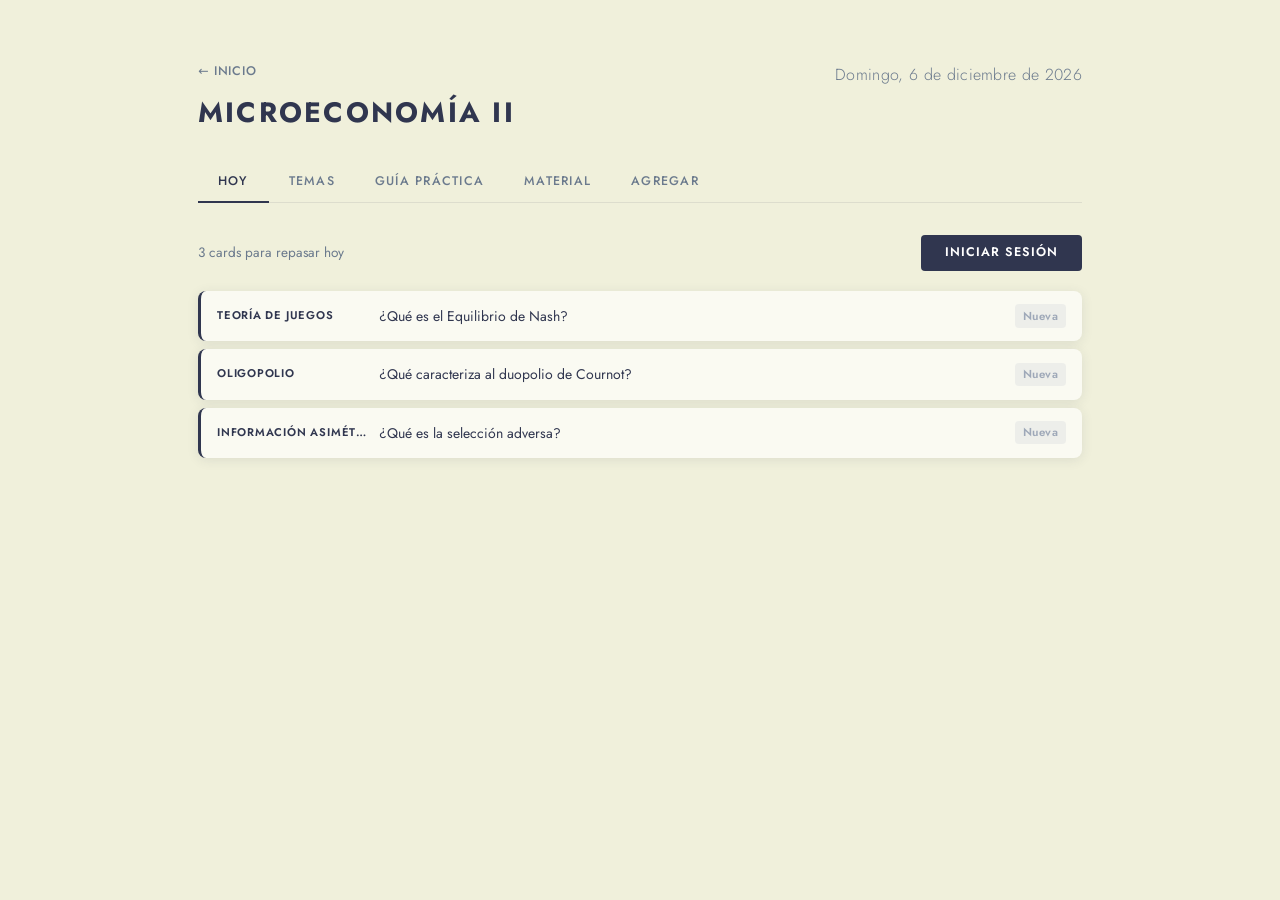
==== commit 6d60deb8: "Sistema de material sincronizado desde Material_UBA Agrega carpeta material/ con estructura por mate" ====
--- a/dashboard.html
+++ b/dashboard.html
@@ -184,7 +184,8 @@
       if (t === 'pptx' || t === 'ppt')       return `<span class="mat-emoji">📊</span>`;
       if (t === 'html')                      return `<span class="mat-emoji">🗺</span>`;
       if (t === 'xlsx' || t === 'xls')       return `<span class="mat-emoji">📊</span>`;
-      return `<span class="mat-emoji">📎</span>`;
+      if (t === 'png' || t === 'jpg' || t === 'jpeg') return `<span class="mat-emoji">🖼</span>`;
+      return `<span class="mat-emoji">📁</span>`;
     }
 
     function grupoHTML(titulo, archivos) {
@@ -204,23 +205,26 @@
     async function renderMaterial() {
       const panel = document.getElementById('panel-material');
       try {
-        const res  = await fetch(`/api/material/${encodeURIComponent(materia.carpeta_material)}`);
-        const data = await res.json();
-
-        const hayGrupos = Object.keys(data.grupos || {}).length > 0;
-        const haySueltos = (data.sin_subcarpeta || []).length > 0;
-
-        if (!hayGrupos && !haySueltos) {
-          panel.innerHTML = `<p class="material-empty">Todavía no hay archivos en esta carpeta.</p>`;
+        const res     = await fetch('material/index.json');
+        const index   = await res.json();
+        const carpeta = materia.carpeta_material;
+        const datos   = index[carpeta] || {};
+
+        const grupos = Object.entries(datos).filter(([, files]) => files.length > 0);
+
+        if (grupos.length === 0) {
+          panel.innerHTML = `<p class="material-empty">Todavía no hay archivos cargados.</p>`;
           return;
         }
 
         let html = '';
-        for (const [sub, archivos] of Object.entries(data.grupos || {})) {
+        for (const [sub, nombres] of grupos) {
+          const archivos = nombres.map(nombre => ({
+            nombre,
+            tipo: nombre.split('.').pop().toLowerCase(),
+            url:  `material/${carpeta}/${sub}/${encodeURIComponent(nombre)}`,
+          }));
           html += grupoHTML(SUBCARPETA_LABELS[sub] || sub, archivos);
-        }
-        if (haySueltos) {
-          html += grupoHTML('Otros', data.sin_subcarpeta);
         }
         panel.innerHTML = html;
       } catch (err) {
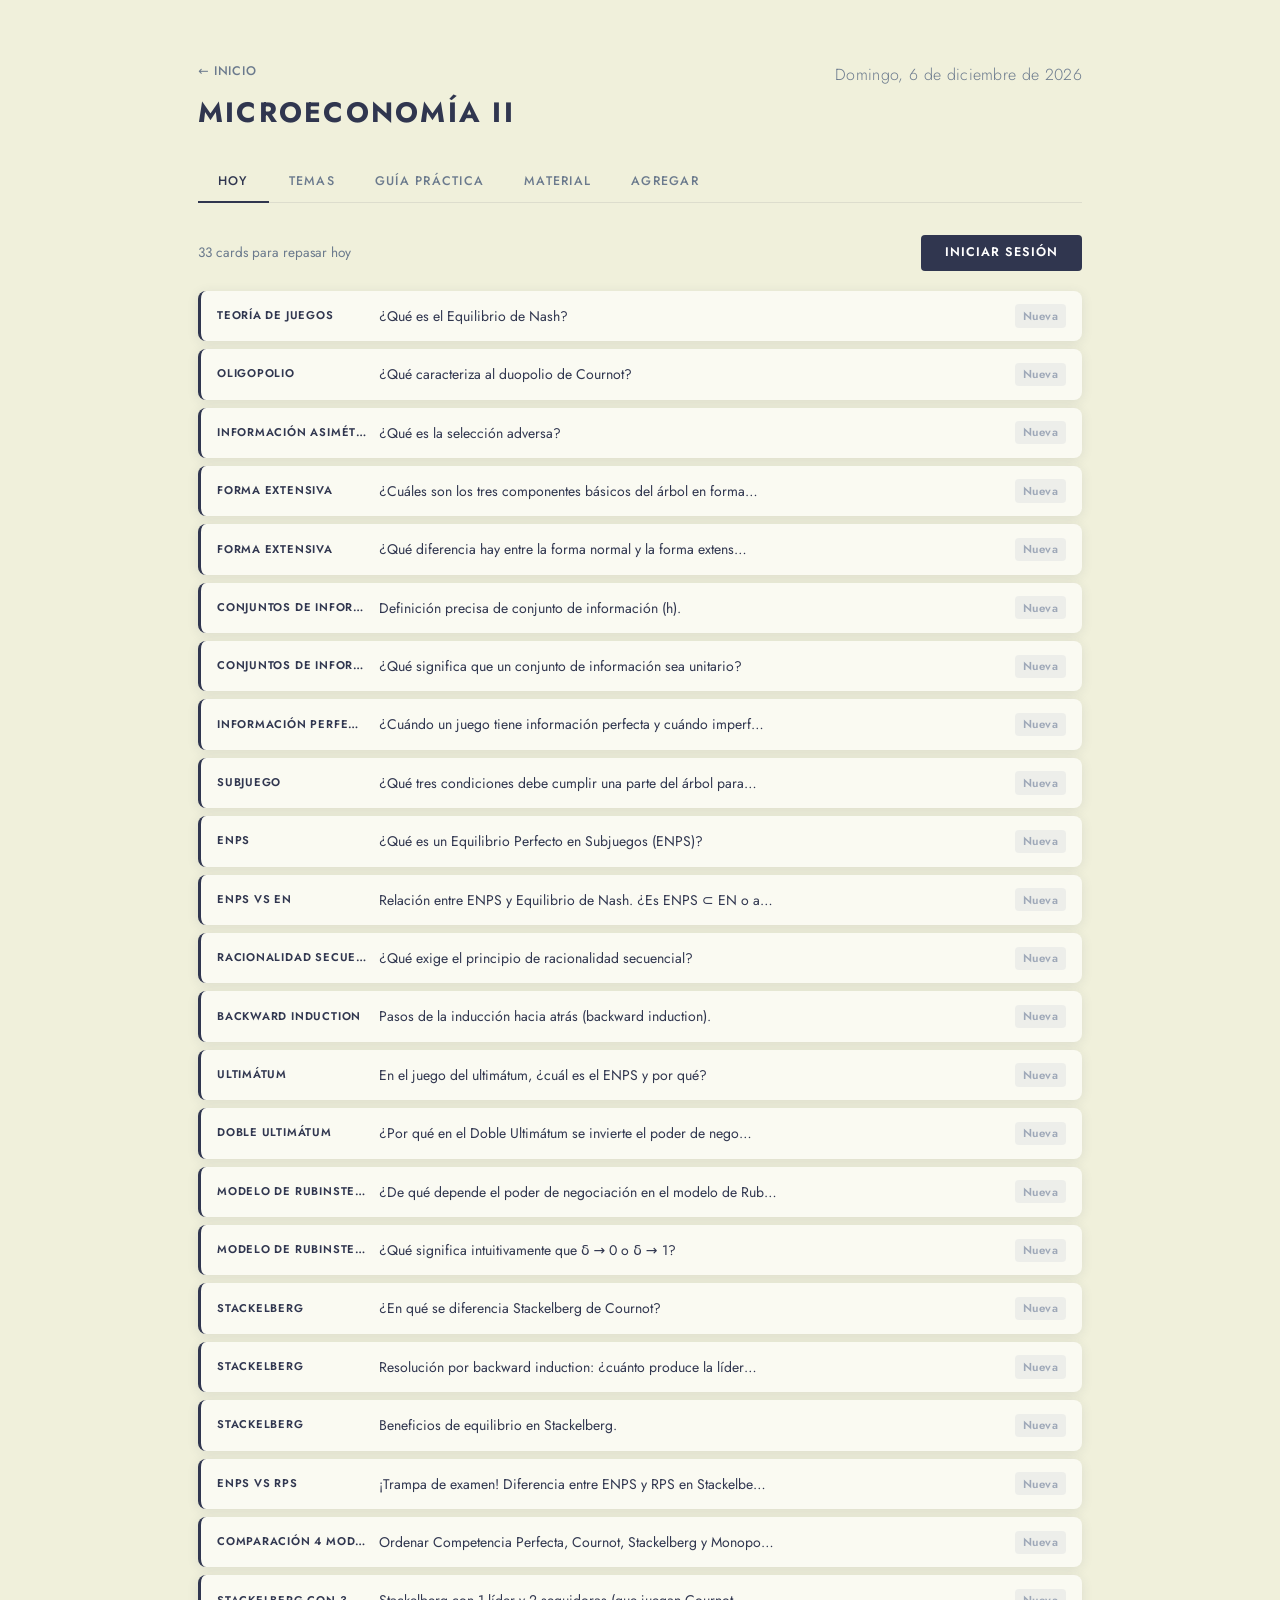
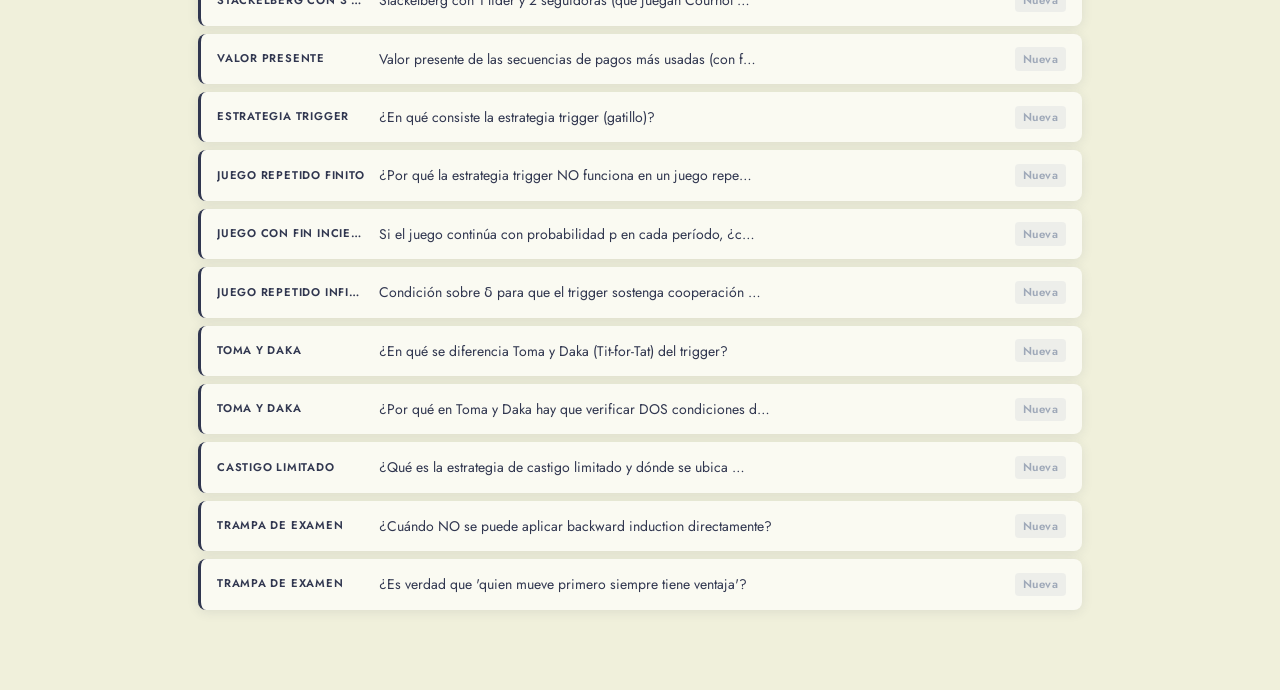
==== commit 24d8dbf2: "fix: límite cards/día consistente en toda la app Reemplaza Plan.seleccionarHoy por Plan.getCardsDeHo" ====
--- a/dashboard.html
+++ b/dashboard.html
@@ -79,7 +79,7 @@
 
     // ── Tab HOY ─────────────────────────────────────────────────────
     function renderHoy() {
-      const due = Plan.seleccionarHoy(cards);
+      const due = Plan.getCardsDeHoy(cards, materia?.cards_por_dia);
 
       if (due.length === 0) {
         document.getElementById('panel-hoy').innerHTML =
--- a/assets/css/components.css
+++ b/assets/css/components.css
@@ -124,13 +124,19 @@
   color: var(--muted);
 }
 
-/* ── Card bottom (racha + botón) ─────────────── */
+/* ── Card bottom (racha + botón + CPD) ──────── */
 .card-bottom {
+  display: flex;
+  flex-direction: column;
+  gap: 0.4rem;
+  margin-top: 0.25rem;
+}
+
+.card-bottom-row {
   display: flex;
   align-items: center;
   justify-content: space-between;
   gap: 1rem;
-  margin-top: 0.25rem;
 }
 
 .card-racha {
@@ -157,6 +163,52 @@
 
 .btn-estudiar:hover {
   opacity: 0.85;
+}
+
+/* ── Selector CPD (cards por día) ────────────── */
+.card-cpd {
+  display: flex;
+  align-items: center;
+  gap: 0.5rem;
+}
+
+.cpd-label {
+  font-size: 0.72rem;
+  color: var(--muted);
+  font-weight: 400;
+}
+
+.cpd-btns {
+  display: flex;
+  gap: 0.25rem;
+}
+
+.cpd-btns .btn-prior-manual {
+  font-size: 0.78rem;
+  font-weight: 500;
+  min-width: 1.8rem;
+  text-align: center;
+  color: var(--text);
+}
+
+/* ── Indicador de sincronización (header) ────── */
+.sync-indicator {
+  font-size: 0.72rem;
+  font-weight: 400;
+  color: var(--muted);
+  margin-top: 0.15rem;
+  opacity: 0;
+  transition: opacity 400ms;
+}
+
+.sync-indicator[data-state="syncing"],
+.sync-indicator[data-state="synced"],
+.sync-indicator[data-state="pending"] {
+  opacity: 1;
+}
+
+.sync-indicator[data-state="pending"] {
+  color: #8B7355;
 }
 
 /* ── Estado vacío ────────────────────────────── */
@@ -1076,6 +1128,208 @@
 }
 
 /* ════════════════════════════════════════════════
+   CARDS POR DÍA — selector en index
+   ════════════════════════════════════════════════ */
+
+.cards-dia-selector {
+  display: flex;
+  align-items: center;
+  gap: 0.4rem;
+  flex-wrap: wrap;
+}
+
+.cards-dia-label {
+  font-size: 0.7rem;
+  font-weight: 600;
+  letter-spacing: 0.08em;
+  color: var(--muted);
+  text-transform: uppercase;
+  white-space: nowrap;
+  margin-right: 0.1rem;
+}
+
+.cards-dia-btn {
+  font-family: 'Jost', sans-serif;
+  font-size: 0.7rem;
+  font-weight: 600;
+  padding: 0.18rem 0.55rem;
+  border-radius: 4px;
+  border: 1px solid var(--border);
+  background: none;
+  color: var(--muted);
+  cursor: pointer;
+  transition: all 120ms;
+  letter-spacing: 0.03em;
+}
+.cards-dia-btn.active {
+  background: var(--c);
+  border-color: var(--c);
+  color: #fff;
+}
+.cards-dia-btn:hover:not(.active) {
+  border-color: var(--c);
+  color: var(--c);
+}
+
+/* ════════════════════════════════════════════════
+   TAB HISTORIAL
+   ════════════════════════════════════════════════ */
+
+.hist-seccion-titulo {
+  font-size: 0.72rem;
+  font-weight: 600;
+  letter-spacing: 0.1em;
+  color: var(--muted);
+  text-transform: uppercase;
+  padding-bottom: 0.5rem;
+  border-bottom: 1px solid var(--border);
+  margin-bottom: 1rem;
+}
+
+.hist-dias {
+  display: flex;
+  flex-direction: column;
+  gap: 0.75rem;
+  margin-bottom: 2rem;
+}
+
+.hist-entry {
+  background: var(--surface);
+  border-radius: var(--radius-card);
+  box-shadow: var(--shadow);
+  padding: 1rem 1.25rem;
+  border-left: 3px solid var(--c, #30364F);
+}
+
+.hist-entry-top {
+  display: flex;
+  justify-content: space-between;
+  align-items: baseline;
+  margin-bottom: 0.5rem;
+}
+
+.hist-entry-fecha {
+  font-size: 0.78rem;
+  font-weight: 600;
+  letter-spacing: 0.06em;
+  color: var(--text);
+  text-transform: uppercase;
+}
+
+.hist-entry-cards {
+  font-size: 0.78rem;
+  font-weight: 500;
+  color: var(--c, #30364F);
+}
+
+.hist-barra-wrap {
+  display: flex;
+  align-items: center;
+  gap: 0.75rem;
+  margin-bottom: 0.45rem;
+}
+
+.hist-barra {
+  flex: 1;
+  height: 6px;
+  background: var(--border);
+  border-radius: 99px;
+  overflow: hidden;
+}
+
+.hist-barra-bien {
+  height: 100%;
+  background: #5C7A5E;
+  border-radius: 99px;
+  transition: width 0.4s ease;
+}
+
+.hist-barra-stats {
+  font-size: 0.72rem;
+  color: var(--muted);
+  white-space: nowrap;
+  flex-shrink: 0;
+}
+
+.hist-temas {
+  font-size: 0.75rem;
+  color: var(--muted);
+  margin-bottom: 0.3rem;
+  line-height: 1.4;
+}
+
+.hist-racha {
+  font-size: 0.72rem;
+  color: var(--muted);
+}
+
+.hist-empty {
+  text-align: center;
+  padding: 3rem 2rem;
+  color: var(--muted);
+  font-weight: 300;
+  font-size: 0.875rem;
+  line-height: 1.6;
+  margin-bottom: 1.5rem;
+}
+
+/* prioridades */
+.prioridades-list {
+  list-style: none;
+  display: flex;
+  flex-direction: column;
+  gap: 0.5rem;
+}
+
+.prior-item {
+  background: var(--surface);
+  border-radius: var(--radius-card);
+  padding: 0.85rem 1rem;
+  display: flex;
+  align-items: center;
+  gap: 0.75rem;
+  box-shadow: var(--shadow);
+}
+
+.prior-icono {
+  font-size: 1rem;
+  flex-shrink: 0;
+  width: 1.2rem;
+  text-align: center;
+  line-height: 1;
+}
+
+.prior-nombre {
+  flex: 1;
+  font-size: 0.875rem;
+  font-weight: 500;
+  color: var(--text);
+}
+
+.prior-meta {
+  font-size: 0.72rem;
+  color: var(--muted);
+  display: flex;
+  flex-direction: column;
+  align-items: flex-end;
+  gap: 0.1rem;
+  flex-shrink: 0;
+}
+
+.btn-prior-manual {
+  background: none;
+  border: none;
+  font-size: 1rem;
+  cursor: pointer;
+  padding: 0 0.1rem;
+  opacity: 0.3;
+  transition: opacity 120ms, transform 100ms;
+  flex-shrink: 0;
+}
+.btn-prior-manual:hover  { opacity: 0.8; transform: scale(1.15); }
+.btn-prior-manual.activo { opacity: 1; }
+
+/* ════════════════════════════════════════════════
    TEMAS — SVG estado
    ════════════════════════════════════════════════ */
 
